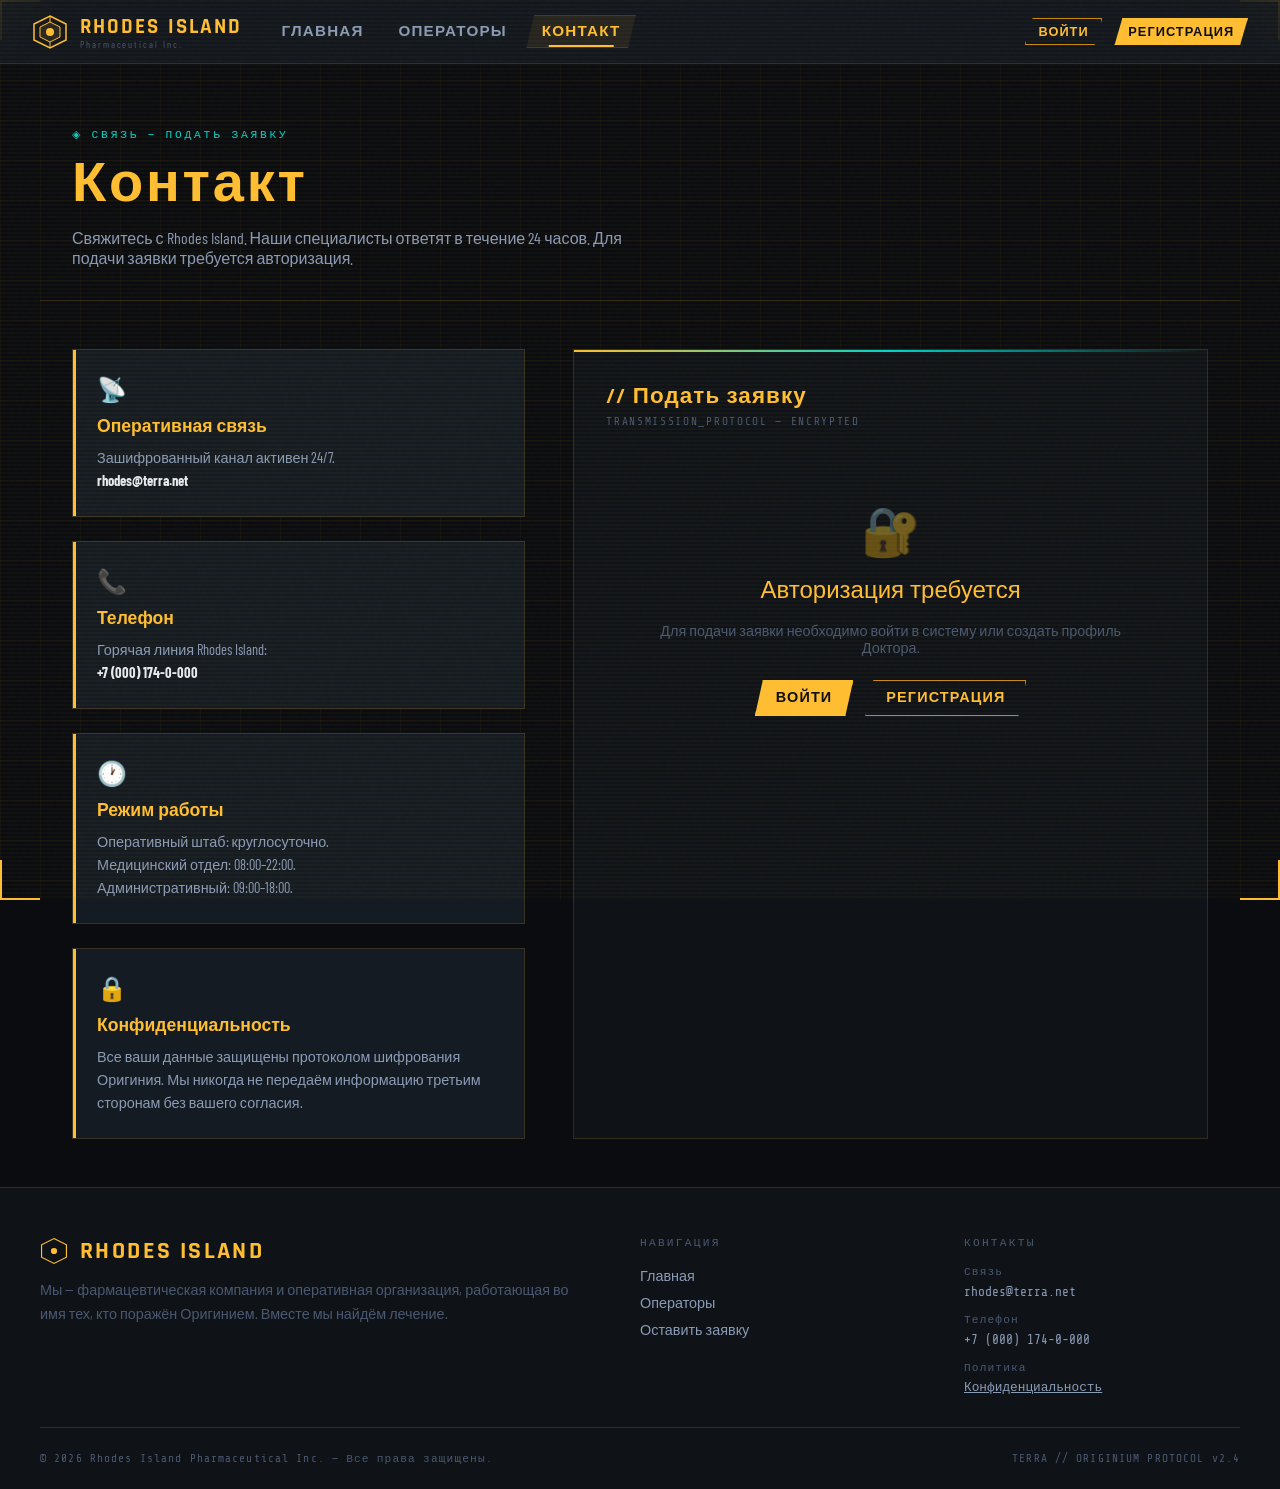
==== contact.html @ cb4d908b "Add files via upload" ====
<!DOCTYPE html>
<html lang="ru">
<head>
  <meta charset="UTF-8">
  <meta name="viewport" content="width=device-width, initial-scale=1.0">
  <title>Rhodes Island — Контакт</title>
  <link rel="stylesheet" href="css/style.css">
  <style>
    .page-hero {
      padding: 4rem 2rem 2rem;
      max-width: 1200px; margin: 0 auto;
      border-bottom: 1px solid var(--border);
    }
    .page-eyebrow {
      font-family: 'Share Tech Mono', monospace;
      font-size: 0.7rem; letter-spacing: 0.25em;
      color: var(--teal); text-transform: uppercase;
      margin-bottom: 0.5rem;
    }
    .page-title { font-size: clamp(2rem, 5vw, 3.5rem); color: var(--amber); }
    .page-desc { color: var(--text-secondary); margin-top: 0.5rem; max-width: 600px; }

    .contact-layout {
      display: grid;
      grid-template-columns: 1fr 1.4fr;
      gap: 3rem;
      padding: 3rem 2rem;
      max-width: 1200px; margin: 0 auto;
    }

    .info-block { display: flex; flex-direction: column; gap: 1.5rem; }

    .info-card {
      background: var(--bg-card);
      border: 1px solid var(--border);
      padding: 1.5rem;
      position: relative;
      overflow: hidden;
      transition: var(--transition);
    }
    .info-card:hover { border-color: var(--border-hot); }
    .info-card::before {
      content: '';
      position: absolute; top: 0; left: 0;
      width: 3px; height: 100%;
      background: var(--amber);
    }
    .info-card-icon { font-size: 1.5rem; margin-bottom: 0.75rem; }
    .info-card-title {
      font-family: 'Rajdhani', sans-serif;
      font-weight: 700; font-size: 1.1rem;
      color: var(--amber); margin-bottom: 0.5rem;
    }
    .info-card-text { color: var(--text-secondary); font-size: 0.9rem; line-height: 1.6; }

    /* Form */
    .form-card {
      background: var(--bg-panel);
      border: 1px solid var(--border);
      padding: 2rem;
      position: relative;
    }
    .form-card::before {
      content: '';
      position: absolute; top: 0; left: 0; right: 0;
      height: 2px;
      background: linear-gradient(90deg, var(--amber), var(--teal), transparent);
    }
    .form-title {
      font-family: 'Rajdhani', sans-serif;
      font-size: 1.4rem; color: var(--amber);
      margin-bottom: 0.25rem;
    }
    .form-subtitle {
      font-family: 'Share Tech Mono', monospace;
      font-size: 0.7rem; color: var(--text-muted);
      letter-spacing: 0.15em; margin-bottom: 1.5rem;
    }

    /* Auth wall */
    .auth-wall {
      display: flex; flex-direction: column;
      align-items: center; justify-content: center;
      padding: 3rem; text-align: center; gap: 1rem;
    }
    .auth-wall-icon { font-size: 3rem; opacity: 0.4; }
    .auth-wall-title {
      font-family: 'Rajdhani', sans-serif;
      font-size: 1.5rem; color: var(--amber);
    }
    .auth-wall-text { color: var(--text-muted); font-size: 0.9rem; }
    .auth-wall-btns { display: flex; gap: 0.75rem; margin-top: 0.5rem; }

    /* My requests */
    .my-requests { margin-top: 3rem; }
    .req-item {
      background: var(--bg-card);
      border: 1px solid var(--border);
      padding: 1rem 1.25rem;
      margin-bottom: 0.75rem;
      display: grid;
      grid-template-columns: 1fr auto;
      gap: 0.5rem;
      align-items: center;
      transition: var(--transition);
    }
    .req-item:hover { border-color: var(--border-hot); }
    .req-subject {
      font-family: 'Rajdhani', sans-serif;
      font-weight: 600; color: var(--text-primary);
    }
    .req-meta { color: var(--text-muted); font-family: monospace; font-size: 0.75rem; }

    @media (max-width: 768px) {
      .contact-layout { grid-template-columns: 1fr; }
    }
  </style>
</head>
<body>
  <header id="site-header"></header>

  <main>
    <div class="page-hero">
      <p class="page-eyebrow">◈ СВЯЗЬ — ПОДАТЬ ЗАЯВКУ</p>
      <h1 class="page-title">Контакт</h1>
      <p class="page-desc">Свяжитесь с Rhodes Island. Наши специалисты ответят в течение 24 часов. Для подачи заявки требуется авторизация.</p>
    </div>

    <div class="contact-layout">
      <!-- Left: Info -->
      <div class="info-block">
        <div class="info-card anim-slide-left delay-1">
          <div class="info-card-icon">📡</div>
          <div class="info-card-title">Оперативная связь</div>
          <div class="info-card-text">
            Зашифрованный канал активен 24/7.<br>
            <strong style="color:var(--text-primary)">rhodes@terra.net</strong>
          </div>
        </div>
        <div class="info-card anim-slide-left delay-2">
          <div class="info-card-icon">📞</div>
          <div class="info-card-title">Телефон</div>
          <div class="info-card-text">
            Горячая линия Rhodes Island:<br>
            <strong style="color:var(--text-primary)">+7 (000) 174-0-000</strong>
          </div>
        </div>
        <div class="info-card anim-slide-left delay-3">
          <div class="info-card-icon">🕐</div>
          <div class="info-card-title">Режим работы</div>
          <div class="info-card-text">
            Оперативный штаб: круглосуточно.<br>
            Медицинский отдел: 08:00–22:00.<br>
            Административный: 09:00–18:00.
          </div>
        </div>
        <div class="info-card anim-slide-left delay-4">
          <div class="info-card-icon">🔒</div>
          <div class="info-card-title">Конфиденциальность</div>
          <div class="info-card-text">
            Все ваши данные защищены протоколом шифрования Оригиния. Мы никогда не передаём информацию третьим сторонам без вашего согласия.
          </div>
        </div>

        <!-- My submitted requests (for logged-in users) -->
        <div id="my-requests-block" style="display:none">
          <h3 style="font-family:'Rajdhani',sans-serif;color:var(--amber);margin-bottom:1rem;font-size:1.2rem">// Мои заявки</h3>
          <div id="my-requests-list"></div>
        </div>
      </div>

      <!-- Right: Form -->
      <div class="form-card anim-fade-up delay-2">
        <h2 class="form-title">// Подать заявку</h2>
        <p class="form-subtitle">TRANSMISSION_PROTOCOL — ENCRYPTED</p>

        <!-- Auth wall (shown when not logged in) -->
        <div id="auth-wall">
          <div class="auth-wall">
            <div class="auth-wall-icon">🔐</div>
            <div class="auth-wall-title">Авторизация требуется</div>
            <p class="auth-wall-text">Для подачи заявки необходимо войти в систему или создать профиль Доктора.</p>
            <div class="auth-wall-btns">
              <button class="btn btn-amber" onclick="Auth.showLogin()">Войти</button>
              <button class="btn btn-outline" onclick="Auth.showRegister()">Регистрация</button>
            </div>
          </div>
        </div>

        <!-- Actual form (shown when logged in) -->
        <div id="contact-form" style="display:none">
          <div id="form-alert"></div>
          <div class="form-group">
            <label class="form-label">Тип обращения</label>
            <select id="f-type" class="form-select">
              <option value="medical">Медицинская помощь</option>
              <option value="recruitment">Вступление в Rhodes Island</option>
              <option value="tactical">Тактическая поддержка</option>
              <option value="research">Исследовательское сотрудничество</option>
              <option value="other">Другое</option>
            </select>
          </div>
          <div class="form-group">
            <label class="form-label">Тема</label>
            <input id="f-subject" class="form-input" type="text" placeholder="Кратко опишите цель обращения">
          </div>
          <div class="form-group">
            <label class="form-label">Сообщение</label>
            <textarea id="f-message" class="form-textarea" rows="5" placeholder="Подробно изложите вашу ситуацию. Мы постараемся помочь..."></textarea>
          </div>
          <div style="display:flex; align-items:center; gap:1rem; flex-wrap:wrap">
            <button class="btn btn-amber" onclick="submitForm()">▶ Отправить заявку</button>
            <span id="sender-name" style="font-family:monospace;font-size:0.8rem;color:var(--text-muted)"></span>
          </div>
        </div>
      </div>
    </div>
  </main>

  <footer id="site-footer"></footer>

  <script src="js/db.js"></script>
  <script src="js/layout.js"></script>
  <script src="js/app.js"></script>
  <script>
    function initContactPage() {
      const user = DB.currentUser();
      const wall = document.getElementById('auth-wall');
      const form = document.getElementById('contact-form');
      const myBlock = document.getElementById('my-requests-block');

      if (user) {
        wall.style.display = 'none';
        form.style.display = 'block';
        document.getElementById('sender-name').textContent = `Отправитель: ${user.displayName}`;
        renderMyRequests(user);
      } else {
        wall.style.display = 'block';
        form.style.display = 'none';
        myBlock.style.display = 'none';
      }
    }

    function renderMyRequests(user) {
      const all = DB.getRequests().filter(r => r.userId === user.id);
      const block = document.getElementById('my-requests-block');
      const list  = document.getElementById('my-requests-list');

      if (!all.length) { block.style.display = 'none'; return; }
      block.style.display = 'block';

      const statusLabel = { pending: 'Ожидание', approved: 'Одобрено', rejected: 'Отклонено' };
      list.innerHTML = all.map(r => `
        <div class="req-item">
          <div>
            <div class="req-subject">${r.subject}</div>
            <div class="req-meta">${new Date(r.createdAt).toLocaleDateString('ru-RU')} — ${r.type}</div>
          </div>
          <span class="status-badge status-${r.status}">${statusLabel[r.status]}</span>
        </div>
      `).join('');
    }

    function submitForm() {
      const subject = document.getElementById('f-subject').value.trim();
      const message = document.getElementById('f-message').value.trim();
      const type    = document.getElementById('f-type').value;

      if (!subject) { showAlert('form-alert', 'Заполните поле "Тема".', 'error'); return; }
      if (!message) { showAlert('form-alert', 'Заполните поле "Сообщение".', 'error'); return; }

      const res = DB.submitRequest({ subject, message, type });
      if (!res.ok) { showAlert('form-alert', res.error, 'error'); return; }

      document.getElementById('f-subject').value = '';
      document.getElementById('f-message').value = '';
      showAlert('form-alert', '✓ Заявка успешно отправлена. Ожидайте ответа.', 'success');
      renderMyRequests(DB.currentUser());
    }

    // Re-init after login
    const origRenderHeader = window.renderHeader;
    document.addEventListener('DOMContentLoaded', () => {
      initContactPage();
    });

    // Patch Auth callbacks to re-init form
    const _origLogin = Auth.doLogin.bind(Auth);
    Auth.doLogin = function() {
      _origLogin();
      setTimeout(initContactPage, 100);
    };
    const _origReg = Auth.doRegister.bind(Auth);
    Auth.doRegister = function() {
      _origReg();
      setTimeout(initContactPage, 100);
    };
  </script>
</body>
</html>
---- css/style.css ----
/* ══════════════════════════════════════════════
   Rhodes Island — Global Styles
   Arknights aesthetic: dark military sci-fi,
   amber/teal accents, angular UI, hexagons
   ══════════════════════════════════════════════ */

@import url('https://fonts.googleapis.com/css2?family=Rajdhani:wght@400;500;600;700&family=Barlow+Condensed:ital,wght@0,300;0,400;0,600;1,400&family=Share+Tech+Mono&display=swap');

/* ── CSS Variables ── */
:root {
  --bg-deep:      #0a0c10;
  --bg-panel:     #0f1318;
  --bg-card:      #151b22;
  --bg-glass:     rgba(21, 27, 34, 0.85);
  --border:       rgba(255, 190, 50, 0.15);
  --border-hot:   rgba(255, 190, 50, 0.55);
  --amber:        #ffbe32;
  --amber-dim:    #c88a10;
  --teal:         #00d4c8;
  --teal-dim:     #00897f;
  --red:          #e03030;
  --text-primary: #e8eaf0;
  --text-secondary:#8a9bb5;
  --text-muted:   #4a5870;
  --scan-line:    rgba(255,190,50,0.03);
  --glow-amber:   0 0 20px rgba(255,190,50,0.4);
  --glow-teal:    0 0 20px rgba(0,212,200,0.4);
  --transition:   0.25s cubic-bezier(0.4,0,0.2,1);
}

/* ── Reset ── */
*, *::before, *::after { box-sizing: border-box; margin: 0; padding: 0; }
html { scroll-behavior: smooth; }

body {
  font-family: 'Barlow Condensed', sans-serif;
  background: var(--bg-deep);
  color: var(--text-primary);
  min-height: 100vh;
  overflow-x: hidden;
  position: relative;
}

/* ── Scanline overlay ── */
body::before {
  content: '';
  position: fixed; inset: 0;
  background: repeating-linear-gradient(
    0deg,
    transparent,
    transparent 2px,
    var(--scan-line) 2px,
    var(--scan-line) 4px
  );
  pointer-events: none;
  z-index: 9999;
}

/* ── Noise texture ── */
body::after {
  content: '';
  position: fixed; inset: 0;
  background-image: url("data:image/svg+xml,%3Csvg viewBox='0 0 256 256' xmlns='http://www.w3.org/2000/svg'%3E%3Cfilter id='n'%3E%3CfeTurbulence type='fractalNoise' baseFrequency='0.9' numOctaves='4' stitchTiles='stitch'/%3E%3C/filter%3E%3Crect width='100%25' height='100%25' filter='url(%23n)' opacity='0.03'/%3E%3C/svg%3E");
  pointer-events: none;
  z-index: 9998;
  opacity: 0.4;
}

/* ── Scrollbar ── */
::-webkit-scrollbar { width: 6px; }
::-webkit-scrollbar-track { background: var(--bg-deep); }
::-webkit-scrollbar-thumb { background: var(--amber-dim); border-radius: 3px; }

/* ── Typography ── */
h1,h2,h3,h4,h5 { font-family: 'Rajdhani', sans-serif; font-weight: 700; letter-spacing: 0.05em; }
.mono { font-family: 'Share Tech Mono', monospace; }

/* ── Background Grid ── */
.bg-grid {
  position: fixed; inset: 0; z-index: 0;
  background-image:
    linear-gradient(rgba(255,190,50,0.04) 1px, transparent 1px),
    linear-gradient(90deg, rgba(255,190,50,0.04) 1px, transparent 1px);
  background-size: 40px 40px;
  pointer-events: none;
}

/* ── Animated corner decorations ── */
.corner-deco {
  position: fixed;
  width: 120px; height: 120px;
  pointer-events: none; z-index: 1;
}
.corner-deco::before, .corner-deco::after {
  content: '';
  position: absolute;
  background: var(--amber);
  animation: cornerPulse 3s ease-in-out infinite;
}
.corner-deco.tl { top: 0; left: 0; }
.corner-deco.tl::before { top: 0; left: 0; width: 40px; height: 2px; }
.corner-deco.tl::after  { top: 0; left: 0; width: 2px; height: 40px; }
.corner-deco.tr { top: 0; right: 0; }
.corner-deco.tr::before { top: 0; right: 0; width: 40px; height: 2px; }
.corner-deco.tr::after  { top: 0; right: 0; width: 2px; height: 40px; }
.corner-deco.bl { bottom: 0; left: 0; }
.corner-deco.bl::before { bottom: 0; left: 0; width: 40px; height: 2px; }
.corner-deco.bl::after  { bottom: 0; left: 0; width: 2px; height: 40px; }
.corner-deco.br { bottom: 0; right: 0; }
.corner-deco.br::before { bottom: 0; right: 0; width: 40px; height: 2px; }
.corner-deco.br::after  { bottom: 0; right: 0; width: 2px; height: 40px; }

@keyframes cornerPulse {
  0%,100% { opacity: 0.4; }
  50% { opacity: 1; }
}

/* ══ HEADER ══ */
header {
  position: fixed; top: 0; left: 0; right: 0;
  z-index: 1000;
  background: var(--bg-glass);
  backdrop-filter: blur(12px);
  border-bottom: 1px solid var(--border);
  padding: 0 2rem;
  height: 64px;
  display: flex; align-items: center;
  justify-content: space-between;
}

.header-left {
  display: flex; align-items: center; gap: 1.5rem;
}

.logo {
  display: flex; align-items: center; gap: 0.75rem;
  text-decoration: none;
}
.logo-icon {
  width: 36px; height: 36px;
  position: relative;
  display: flex; align-items: center; justify-content: center;
}
.logo-icon svg { width: 100%; height: 100%; }
.logo-text {
  font-family: 'Rajdhani', sans-serif;
  font-size: 1.3rem; font-weight: 700;
  color: var(--amber);
  letter-spacing: 0.1em;
  text-transform: uppercase;
}
.logo-sub {
  display: block;
  font-size: 0.6rem;
  color: var(--text-muted);
  letter-spacing: 0.2em;
  line-height: 1;
}

nav {
  display: flex; align-items: center; gap: 0.25rem;
}
.nav-link {
  position: relative;
  font-family: 'Rajdhani', sans-serif;
  font-weight: 600; font-size: 0.95rem;
  letter-spacing: 0.08em;
  text-transform: uppercase;
  color: var(--text-secondary);
  text-decoration: none;
  padding: 0.4rem 0.9rem;
  border: 1px solid transparent;
  transition: var(--transition);
  clip-path: polygon(8px 0%, 100% 0%, calc(100% - 8px) 100%, 0% 100%);
}
.nav-link:hover, .nav-link.active {
  color: var(--amber);
  background: rgba(255,190,50,0.08);
  border-color: var(--border);
}
.nav-link::after {
  content: '';
  position: absolute;
  bottom: 0; left: 50%;
  transform: translateX(-50%);
  width: 0; height: 2px;
  background: var(--amber);
  transition: var(--transition);
}
.nav-link:hover::after, .nav-link.active::after { width: 60%; }

.header-right {
  display: flex; align-items: center; gap: 1rem;
}
.user-info {
  display: flex; align-items: center; gap: 0.5rem;
  font-size: 0.85rem; color: var(--text-secondary);
}
.user-badge {
  font-family: 'Share Tech Mono', monospace;
  font-size: 0.75rem;
  padding: 2px 8px;
  border: 1px solid var(--border);
  color: var(--teal);
  background: rgba(0,212,200,0.08);
  clip-path: polygon(4px 0%, 100% 0%, calc(100% - 4px) 100%, 0% 100%);
}
.user-badge.admin { color: var(--amber); background: rgba(255,190,50,0.08); border-color: var(--border-hot); }

/* ── Buttons ── */
.btn {
  font-family: 'Rajdhani', sans-serif;
  font-weight: 600; font-size: 0.9rem;
  letter-spacing: 0.08em; text-transform: uppercase;
  padding: 0.5rem 1.25rem;
  border: 1px solid;
  cursor: pointer;
  transition: var(--transition);
  text-decoration: none;
  display: inline-flex; align-items: center; gap: 0.4rem;
  clip-path: polygon(8px 0%, 100% 0%, calc(100% - 8px) 100%, 0% 100%);
  position: relative; overflow: hidden;
}
.btn::before {
  content: '';
  position: absolute; inset: 0;
  background: currentColor;
  opacity: 0;
  transition: var(--transition);
}
.btn:hover::before { opacity: 0.08; }

.btn-amber {
  color: var(--bg-deep);
  background: var(--amber);
  border-color: var(--amber);
}
.btn-amber:hover { box-shadow: var(--glow-amber); }

.btn-outline {
  color: var(--amber);
  background: transparent;
  border-color: var(--amber-dim);
}
.btn-outline:hover { border-color: var(--amber); box-shadow: var(--glow-amber); }

.btn-teal {
  color: var(--bg-deep);
  background: var(--teal);
  border-color: var(--teal);
}
.btn-teal:hover { box-shadow: var(--glow-teal); }

.btn-ghost {
  color: var(--text-secondary);
  background: transparent;
  border-color: var(--border);
}
.btn-ghost:hover { color: var(--text-primary); border-color: var(--text-secondary); }

.btn-danger {
  color: #fff;
  background: var(--red);
  border-color: var(--red);
}

.btn-sm { padding: 0.3rem 0.8rem; font-size: 0.8rem; }

/* ── Main content ── */
main {
  margin-top: 64px;
  position: relative; z-index: 2;
  min-height: calc(100vh - 64px);
}

/* ── Section ── */
.section {
  padding: 5rem 2rem;
  max-width: 1200px;
  margin: 0 auto;
}

.section-title {
  font-size: 2.5rem;
  color: var(--amber);
  margin-bottom: 0.5rem;
  position: relative;
  display: inline-block;
}
.section-title::before {
  content: attr(data-num);
  position: absolute;
  left: -2.5rem;
  font-size: 0.75rem;
  font-family: 'Share Tech Mono', monospace;
  color: var(--text-muted);
  top: 0.4rem;
}
.section-line {
  width: 60px; height: 2px;
  background: linear-gradient(90deg, var(--amber), transparent);
  margin-bottom: 3rem;
}

/* ── Cards ── */
.card {
  background: var(--bg-card);
  border: 1px solid var(--border);
  position: relative;
  overflow: hidden;
  transition: var(--transition);
}
.card:hover { border-color: var(--border-hot); }
.card::before {
  content: '';
  position: absolute;
  top: 0; left: 0;
  width: 3px; height: 100%;
  background: var(--amber);
  opacity: 0;
  transition: var(--transition);
}
.card:hover::before { opacity: 1; }

/* ── Panel ── */
.panel {
  background: var(--bg-panel);
  border: 1px solid var(--border);
  padding: 1.5rem;
  position: relative;
}
.panel::before {
  content: '';
  position: absolute;
  top: 0; left: 0; right: 0;
  height: 2px;
  background: linear-gradient(90deg, var(--amber), transparent);
}

/* ── Forms ── */
.form-group { margin-bottom: 1.2rem; }
.form-label {
  display: block;
  font-family: 'Share Tech Mono', monospace;
  font-size: 0.75rem;
  color: var(--text-muted);
  letter-spacing: 0.15em;
  text-transform: uppercase;
  margin-bottom: 0.4rem;
}
.form-input, .form-select, .form-textarea {
  width: 100%;
  background: var(--bg-deep);
  border: 1px solid var(--border);
  color: var(--text-primary);
  font-family: 'Barlow Condensed', sans-serif;
  font-size: 1rem;
  padding: 0.6rem 0.9rem;
  outline: none;
  transition: var(--transition);
  clip-path: polygon(6px 0%, 100% 0%, calc(100% - 6px) 100%, 0% 100%);
}
.form-input:focus, .form-select:focus, .form-textarea:focus {
  border-color: var(--amber);
  box-shadow: 0 0 0 2px rgba(255,190,50,0.1);
}
.form-textarea { resize: vertical; min-height: 100px; clip-path: none; }
.form-select option { background: var(--bg-panel); }
.form-error {
  color: var(--red);
  font-size: 0.8rem;
  margin-top: 0.3rem;
  font-family: 'Share Tech Mono', monospace;
}

/* ── Alert ── */
.alert {
  padding: 0.75rem 1rem;
  border: 1px solid;
  font-family: 'Share Tech Mono', monospace;
  font-size: 0.85rem;
  margin-bottom: 1rem;
  position: relative;
}
.alert-success { border-color: var(--teal); color: var(--teal); background: rgba(0,212,200,0.06); }
.alert-error { border-color: var(--red); color: var(--red); background: rgba(224,48,48,0.06); }
.alert-warning { border-color: var(--amber); color: var(--amber); background: rgba(255,190,50,0.06); }

/* ── Status badges ── */
.status-badge {
  font-family: 'Share Tech Mono', monospace;
  font-size: 0.7rem;
  padding: 2px 8px;
  letter-spacing: 0.1em;
  text-transform: uppercase;
}
.status-pending  { color: var(--amber); background: rgba(255,190,50,0.1); border: 1px solid rgba(255,190,50,0.3); }
.status-approved { color: var(--teal);  background: rgba(0,212,200,0.1);  border: 1px solid rgba(0,212,200,0.3); }
.status-rejected { color: var(--red);   background: rgba(224,48,48,0.1);  border: 1px solid rgba(224,48,48,0.3); }

/* ── Rarity stars ── */
.rarity { color: var(--amber); letter-spacing: 2px; font-size: 0.9rem; }

/* ── Table ── */
.data-table {
  width: 100%;
  border-collapse: collapse;
  font-size: 0.9rem;
}
.data-table th {
  font-family: 'Share Tech Mono', monospace;
  font-size: 0.7rem;
  letter-spacing: 0.15em;
  text-transform: uppercase;
  color: var(--text-muted);
  padding: 0.75rem 1rem;
  border-bottom: 1px solid var(--border);
  text-align: left;
}
.data-table td {
  padding: 0.75rem 1rem;
  border-bottom: 1px solid rgba(255,190,50,0.06);
  color: var(--text-secondary);
}
.data-table tr:hover td { background: rgba(255,190,50,0.03); }

/* ── FOOTER ── */
footer {
  position: relative; z-index: 2;
  background: var(--bg-panel);
  border-top: 1px solid var(--border);
  padding: 3rem 2rem 1.5rem;
}
.footer-grid {
  max-width: 1200px; margin: 0 auto;
  display: grid;
  grid-template-columns: 2fr 1fr 1fr;
  gap: 3rem;
  margin-bottom: 2rem;
}
.footer-brand .logo-text { font-size: 1.5rem; }
.footer-desc {
  color: var(--text-muted);
  font-size: 0.9rem;
  line-height: 1.6;
  margin-top: 0.75rem;
}
.footer-title {
  font-family: 'Share Tech Mono', monospace;
  font-size: 0.7rem;
  letter-spacing: 0.2em;
  color: var(--text-muted);
  text-transform: uppercase;
  margin-bottom: 1rem;
}
.footer-links { list-style: none; }
.footer-links li { margin-bottom: 0.5rem; }
.footer-links a {
  color: var(--text-secondary);
  text-decoration: none;
  font-size: 0.9rem;
  transition: var(--transition);
}
.footer-links a:hover { color: var(--amber); }
.footer-contact {
  display: flex; flex-direction: column; gap: 0.4rem;
}
.footer-contact span {
  font-family: 'Share Tech Mono', monospace;
  font-size: 0.8rem;
  color: var(--text-secondary);
}
.footer-contact .label { color: var(--text-muted); font-size: 0.7rem; letter-spacing: 0.1em; }
.footer-bottom {
  max-width: 1200px; margin: 0 auto;
  display: flex; align-items: center; justify-content: space-between;
  padding-top: 1.5rem;
  border-top: 1px solid var(--border);
  font-family: 'Share Tech Mono', monospace;
  font-size: 0.7rem;
  color: var(--text-muted);
  letter-spacing: 0.1em;
}

/* ── Animations ── */
@keyframes fadeInUp {
  from { opacity: 0; transform: translateY(20px); }
  to   { opacity: 1; transform: translateY(0); }
}
@keyframes fadeIn {
  from { opacity: 0; }
  to   { opacity: 1; }
}
@keyframes slideInLeft {
  from { opacity: 0; transform: translateX(-30px); }
  to   { opacity: 1; transform: translateX(0); }
}
@keyframes glitch {
  0%,100% { clip-path: none; transform: none; }
  20% { clip-path: polygon(0 10%, 100% 10%, 100% 20%, 0 20%); transform: translateX(3px); }
  40% { clip-path: polygon(0 50%, 100% 50%, 100% 60%, 0 60%); transform: translateX(-3px); }
  60% { clip-path: polygon(0 80%, 100% 80%, 100% 85%, 0 85%); transform: translateX(2px); }
}
@keyframes hexSpin {
  from { transform: rotate(0deg); }
  to   { transform: rotate(360deg); }
}
@keyframes dataBlink {
  0%,100% { opacity: 1; }
  50% { opacity: 0; }
}
@keyframes scanMove {
  from { top: -2px; }
  to   { top: 100%; }
}

.anim-fade-up   { animation: fadeInUp 0.6s ease both; }
.anim-fade      { animation: fadeIn 0.4s ease both; }
.anim-slide-left { animation: slideInLeft 0.5s ease both; }

/* staggered delays */
.delay-1 { animation-delay: 0.1s; }
.delay-2 { animation-delay: 0.2s; }
.delay-3 { animation-delay: 0.3s; }
.delay-4 { animation-delay: 0.4s; }
.delay-5 { animation-delay: 0.5s; }

/* ── HUD elements ── */
.hud-label {
  font-family: 'Share Tech Mono', monospace;
  font-size: 0.65rem;
  letter-spacing: 0.2em;
  color: var(--text-muted);
  text-transform: uppercase;
}
.hud-value {
  font-family: 'Rajdhani', sans-serif;
  font-size: 1.8rem;
  font-weight: 700;
  color: var(--amber);
  line-height: 1;
}

/* ── Progress bar ── */
.progress-bar {
  height: 4px;
  background: var(--bg-deep);
  border: 1px solid var(--border);
  position: relative;
  overflow: hidden;
}
.progress-fill {
  height: 100%;
  background: linear-gradient(90deg, var(--amber-dim), var(--amber));
  transition: width 1s ease;
  position: relative;
}
.progress-fill::after {
  content: '';
  position: absolute; right: 0; top: 0;
  width: 4px; height: 100%;
  background: #fff;
  box-shadow: 0 0 6px var(--amber);
}

/* ── Modal ── */
.modal-overlay {
  position: fixed; inset: 0;
  background: rgba(0,0,0,0.8);
  backdrop-filter: blur(4px);
  z-index: 2000;
  display: flex; align-items: center; justify-content: center;
  animation: fadeIn 0.2s ease;
}
.modal {
  background: var(--bg-panel);
  border: 1px solid var(--border-hot);
  width: min(500px, 90vw);
  max-height: 90vh;
  overflow-y: auto;
  position: relative;
  animation: fadeInUp 0.3s ease;
}
.modal::before {
  content: '';
  position: absolute; top: 0; left: 0; right: 0;
  height: 2px;
  background: linear-gradient(90deg, var(--amber), var(--teal));
}
.modal-header {
  display: flex; align-items: center; justify-content: space-between;
  padding: 1.25rem 1.5rem;
  border-bottom: 1px solid var(--border);
}
.modal-title {
  font-family: 'Rajdhani', sans-serif;
  font-size: 1.3rem;
  color: var(--amber);
  letter-spacing: 0.05em;
}
.modal-close {
  background: none; border: none;
  color: var(--text-muted);
  font-size: 1.5rem; cursor: pointer;
  transition: var(--transition);
  line-height: 1;
}
.modal-close:hover { color: var(--red); }
.modal-body { padding: 1.5rem; }

/* ── Responsive ── */
@media (max-width: 768px) {
  .footer-grid { grid-template-columns: 1fr; gap: 2rem; }
  nav { display: none; }
  .section { padding: 3rem 1rem; }
  .header-right .user-info .username-text { display: none; }
}

/* ── Glitch text effect ── */
.glitch {
  position: relative;
  display: inline-block;
}
.glitch:hover::before, .glitch:hover::after {
  content: attr(data-text);
  position: absolute; left: 0; top: 0;
  width: 100%; height: 100%;
}
.glitch:hover::before {
  color: var(--teal);
  animation: glitch 0.4s steps(1) infinite;
  left: 2px;
}
.glitch:hover::after {
  color: var(--red);
  animation: glitch 0.4s steps(1) infinite reverse;
  left: -2px;
}

/* ── Hex pattern ── */
.hex-bg {
  position: absolute;
  opacity: 0.04;
  pointer-events: none;
}

/* ── Divider ── */
.divider {
  border: none;
  border-top: 1px solid var(--border);
  margin: 2rem 0;
}

/* ── Chip tags ── */
.chip {
  display: inline-block;
  font-family: 'Share Tech Mono', monospace;
  font-size: 0.7rem;
  padding: 2px 8px;
  letter-spacing: 0.05em;
  border: 1px solid var(--border);
  color: var(--text-muted);
  background: rgba(255,190,50,0.04);
}
.chip-teal { color: var(--teal); border-color: rgba(0,212,200,0.3); background: rgba(0,212,200,0.06); }
.chip-amber { color: var(--amber); border-color: rgba(255,190,50,0.3); background: rgba(255,190,50,0.06); }
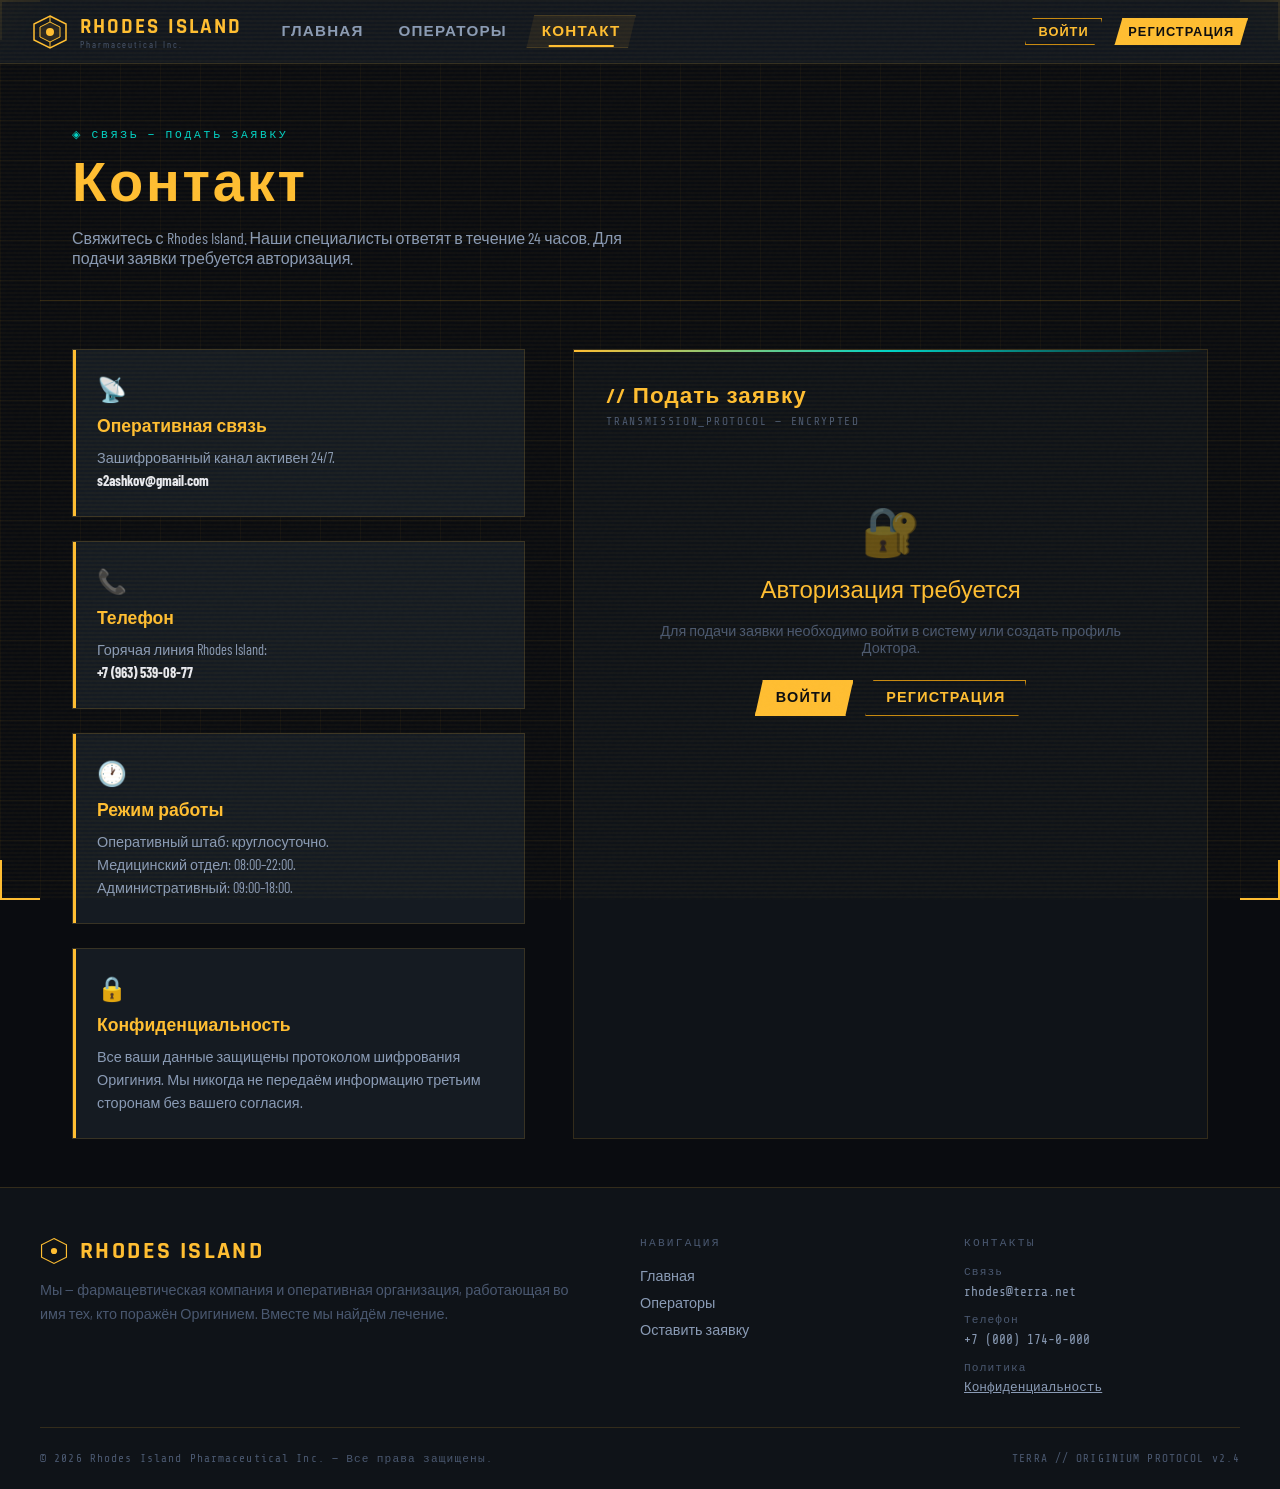
==== commit b9b1a6e3: "Update contact.html" ====
--- a/contact.html
+++ b/contact.html
@@ -134,7 +134,7 @@
           <div class="info-card-title">Оперативная связь</div>
           <div class="info-card-text">
             Зашифрованный канал активен 24/7.<br>
-            <strong style="color:var(--text-primary)">rhodes@terra.net</strong>
+            <strong style="color:var(--text-primary)">s2ashkov@gmail.com</strong>
           </div>
         </div>
         <div class="info-card anim-slide-left delay-2">
@@ -142,7 +142,7 @@
           <div class="info-card-title">Телефон</div>
           <div class="info-card-text">
             Горячая линия Rhodes Island:<br>
-            <strong style="color:var(--text-primary)">+7 (000) 174-0-000</strong>
+            <strong style="color:var(--text-primary)">+7 (963) 539-08-77</strong>
           </div>
         </div>
         <div class="info-card anim-slide-left delay-3">
